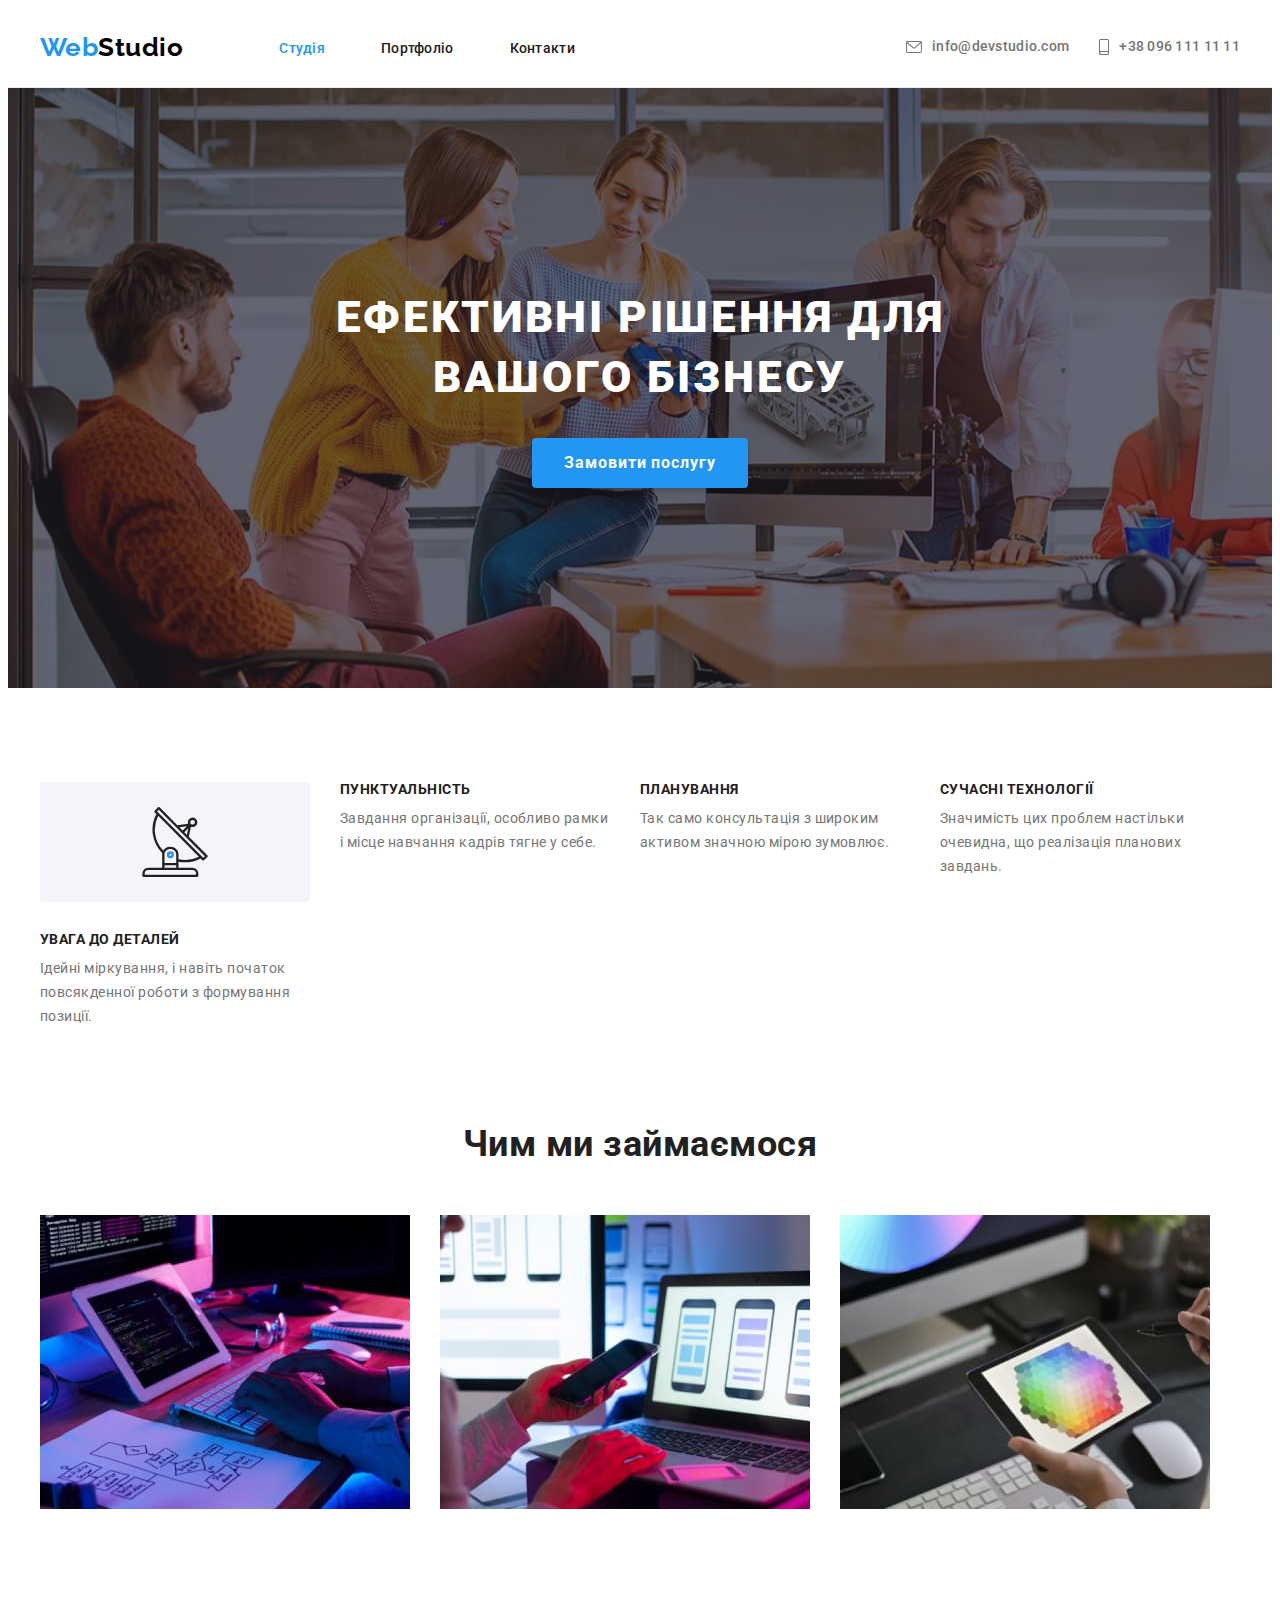
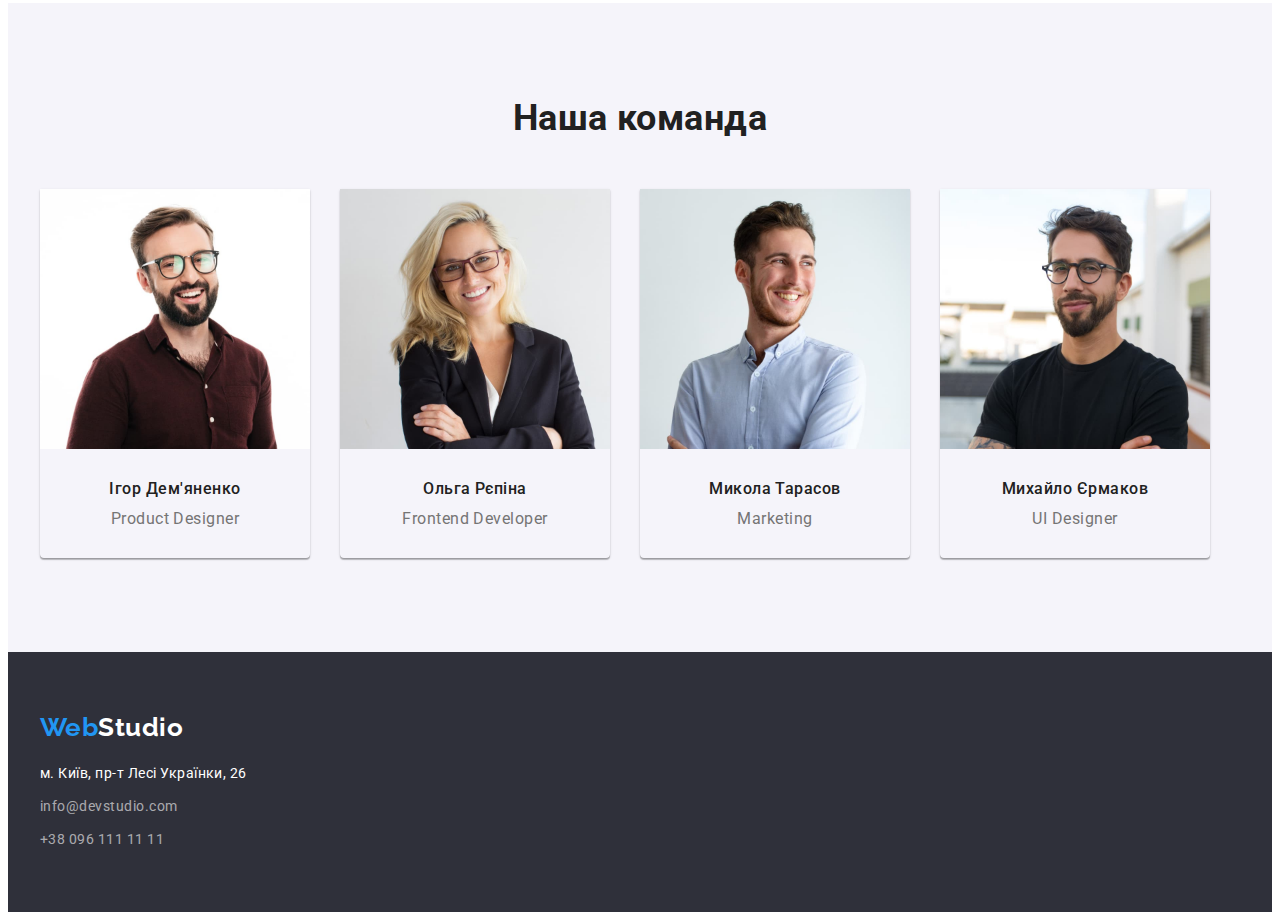
==== index.html @ 28f496ab "4-1" ====
<!DOCTYPE html>
<html lang="uk">
  <head>
    <meta charset="UTF-8" />
    <meta http-equiv="X-UA-Compatible" content="IE=edge" />
    <meta name="viewport" content="width=device-width, initial-scale=1.0" />
    <title>WebStudio</title>
    <link rel="preconnect" href="https://fonts.googleapis.com" />
    <link rel="preconnect" href="https://fonts.gstatic.com" crossorigin />
    <link
      href="https://fonts.googleapis.com/css2?family=Raleway:wght@700&family=Roboto:wght@400;500;700;900&display=swap"
      rel="stylesheet"
    />
    <link
      rel="stylesheet"
      href="https://cdnjs.cloudflare.com/ajax/libs/modern-normalize/1.1.0/modern-normalize.min.css"
      integrity="sha512-wpPYUAdjBVSE4KJnH1VR1HeZfpl1ub8YT/NKx4PuQ5NmX2tKuGu6U/JRp5y+Y8XG2tV+wKQpNHVUX03MfMFn9Q=="
      crossorigin="anonymous"
      referrerpolicy="no-referrer"
    />
    <link rel="stylesheet" href="./css/style.css" />
  </head>
  <body>
    <header class="header">
      <div class="container">
        <a href="./index.html" class="logo">Web<span class="studio">Studio</span></a>
        <nav>
          <ul class="nav">
            <li><a href="./index.html" class="nav-link current">Студія</a></li>
            <li><a href="./portfolio.html" class="nav-link">Портфоліо</a></li>
            <li><a href="./contacts.html" class="nav-link">Контакти</a></li>
          </ul>
        </nav>
        <ul class="contacts">
          <li class="contacts-item">            
            <a href="mailto:info@devstudio.com"><svg width="16px" height="12px" 
               class="contacts-icon">
               <use href="./images/icons.svg#icon-envelope"></use>
            </svg>info@devstudio.com</a></li>
          <li>
            <a href="tel:+380961111111"><svg width="10px" height="16px" 
               class="contacts-icon">
               <use href="./images/icons.svg#icon-smartphone"></use>
            </svg>+38 096 111 11 11</a></li>
        </ul>
      </div>
    </header>
    <main>
      <section class="hero">
         <div class="container">
            <h1 class="hero-title">Ефективні рішення для вашого бізнесу</h1>
        <button type="button" class="hero-button">Замовити послугу</button>
      </section> 
   </div>
      <section class="section features">
<div class="container"> <!-- Прихований заголовок -->
        <h2 hidden>Наші особливості</h2>
        <ul class="features-list">
          <li>
            <div class="features-list-icon">
               <svg width="70px" height="70px">
               <use href="./images/icons.svg#icon-antenna"></use>
            </svg>
         </div>

            
            <h3>УВАГА ДО ДЕТАЛЕЙ</h3>
            <p>Ідейні міркування, і навіть початок повсякденної роботи з формування позиції.</p>
          </li>
          <li>
            <h3>ПУНКТУАЛЬНІСТЬ</h3>
            <p>Завдання організації, особливо рамки і місце навчання кадрів тягне у себе.</p>
          </li>
          <li>
            <h3>ПЛАНУВАННЯ</h3>
            <p>Так само консультація з широким активом значною мірою зумовлює.</p>
          </li>
          <li>
            <h3>СУЧАСНІ ТЕХНОЛОГІЇ</h3>
            <p>Значимість цих проблем настільки очевидна, що реалізація планових завдань.</p>
          </li>
        </ul>
      </div>        
        </section>
      <section class="activities">
         <div class="container">
         <h2 class="activities-title">Чим ми займаємося</h2>
        <ul class="activities-list">
          <li><img src="images/desktop.jpg" alt="Десктопні застосунки" width="370" /></li>
          <li><img src="images/mobile.jpg" alt="Мобільні додатки" width="370" /></li>
          <li><img src="images/design.jpg" alt="Дизайнерські рішення" width="370" /></li>
        </ul>
        </div>        
      </section>
      <section class="section team">
         <div class="container">
            <h2 class="team-title">Наша команда</h2>
        <ul class="team-list">
          <li>
            <img src="images/Ihor.jpg" alt="Ігор" width="270" />
            <h3>Ігор Дем'яненко</h3>
            <p>Product Designer</p>
          </li>
          <li>
            <img src="images/Olga.jpg" alt="Ольга" width="270" />
            <h3>Ольга Рєпіна</h3>
            <p>Frontend Developer</p>
          </li>
          <li>
            <img src="images/Mikola.jpg" alt="Микола" width="270" />
            <h3>Микола Тарасов</h3>
            <p>Marketing</p>
          </li>
          <li>
            <img src="images/Mikh.jpg" alt="Михайло" width="270" />
            <h3>Михайло Єрмаков</h3>
            <p>UI Designer</p>
          </li>
         </ul>
         </div>        
      </section>
    </main>
    <footer class="footer">
      <div class="container">
         <a href="./index.html" class="logo">Web<span class="studio-footer">Studio</span></a>
      <address class="address">
        <ul>
          <li><a href="#" class="address-map">м. Київ, пр-т Лесі Українки, 26</a></li>
          <li><a href="mailto:info@devstudio.com" class="address-footer">info@devstudio.com</a></li>
          <li><a href="tel:+380961111111" class="address-footer">+38 096 111 11 11</a></li>
        </ul>
      </address>
      </div>      
    </footer>
  </body>
</html>
---- css/style.css ----
/* Колір основного тексту #757575 */
/* Другорядний колір тексту #212121 */
/* Білий #FFFFFF */
/* Акцент #2196F3 */
/* Колір фону основний #FFFFFF */
/* Колір фону другорядний #F5F5F5 */
:root {
  --primari-text-color: #757575;
  --secondary-text-color: #212121;
  --accent-color: #2196f3;
  --main-white-color: #ffffff;
  --primary-background-color: #ffffff;
  --contrast-background-color: #f5f4fa;
  --secondary-background-color: #f5f5f5;
  --hero-background-color: #2f303a;
  --footer-background-color: #2f303a;
}

html,
body {
  background-color: var(--primary-background-color);
  color: var(--primari-text-color);
  font-family: Roboto, sans-serif;
  letter-spacing: 0.03em;
  height: 100%;
}

h1,
h2,
h3,
h4,
h5,
h6,
p {
  margin: 0;
}

ul {
  list-style: none;
  margin: 0;
  padding: 0;
}

button {
  cursor: pointer;
}

img {
  display: block;
  max-width: 100%;
  height: auto;
}

.container {
  width: 1200px;
  padding-left: 15px;
  padding-right: 15px;
  margin: 0 auto;

  /* outline: 2px solid red; */
}

.section {
  padding-top: 94px;
  padding-bottom: 94px;
}
.header {
  padding-top: 24px;
  padding-bottom: 24px;
  border-bottom: 1px solid #ececec;
}

.header .container {
  display: flex;
  align-items: center;
}

.header .nav {
  display: flex;
  gap: 50px;
}
.logo {
  color: var(--accent-color);
  font-family: Raleway, sans-serif;
  font-weight: 700;
  font-size: 26px;
  line-height: 1.19;
  text-decoration: none;
}
.studio {
  color: #000000;
  font-family: Raleway, sans-serif;
  font-weight: 700;
  font-size: 26px;
  line-height: 1.19;
  text-decoration: none;
}

/* }\Навігація */

.nav {
  margin-left: 93px;
}

.nav a {
  text-decoration: none;
}
.nav-link {
  color: var(--secondary-text-color);
  font-weight: 500;
  font-size: 14px;
  line-height: 1.14;
  letter-spacing: 0.02em;

  padding: 3px;
}

.current {
  color: var(--accent-color);
}

.contacts a {
  color: var(--primari-text-color);
  font-weight: 500;
  font-size: 14px;
  line-height: 1.14;
  letter-spacing: 0.02em;
  text-decoration: none;
  display: flex;
  justify-content: center;
  align-items: center;
}
.contacts a:hover,
.contacts a:focus {
  color: var(--accent-color);
}
.contacts-icon {
  margin-right: 10px;
  fill: currentColor;
}
.contacts-icon:hover,
.contacts-icon:focus {
  fill: var(--accent-color);
}

.header .contacts {
  display: flex;
  margin-left: auto;
  /* gap: 50px; */
}
.contacts-item {
  margin-right: 30px;
}

/* Херой */

.hero {
  padding-top: 200px;
  padding-bottom: 200px;
  background-image: linear-gradient(
      rgba(47, 48, 58, 0.4),
      rgba(47, 48, 58, 0.4)
    ),
    url(../images/hero-img.jpg);
  background-repeat: no-repeat;
  background-size: cover;
}

.hero-title {
  color: var(--main-white-color);
  font-weight: 900;
  font-size: 44px;
  line-height: 1.36;
  text-align: center;
  letter-spacing: 0.06em;
  text-transform: uppercase;
  padding-left: 237px;
  padding-right: 237px;
  margin-bottom: 30px;
}

.hero-button {
  color: var(--main-white-color);
  background-color: var(--accent-color);
  font-family: inherit;
  font-weight: 700;
  font-size: 16px;
  line-height: 1.87;
  /* display: flex; */
  align-items: center;
  text-align: center;
  letter-spacing: 0.06em;
  cursor: pointer;
  border: 0;
  margin: 0 auto;
  display: block;
  padding: 10px 32px;
  box-shadow: 0px 4px 4px rgba(0, 0, 0, 0.15);
  border-radius: 4px;
}

/* Фічі */

.features-list {
  display: flex;
  gap: 30px;
}
.features-list-icon {
  display: flex;
  width: 270px;
  height: 120px;
  margin-bottom: 30px;
  justify-content: center;
  align-items: center;
  background-color: var(--contrast-background-color);
  border-radius: 4px;
}

.features-list h3 {
  color: var(--secondary-text-color);
  font-size: 14px;
  line-height: 1.14;
  text-transform: uppercase;
  margin-bottom: 10px;
  gap: 30px;
}

.features-list li {
  width: 270px;
}

.features-list p {
  font-size: 14px;
  line-height: 1.71;
}

/* Чим ми займаємось */

.activities {
  /* background-color: var(--secondary-background-color); */

  padding-bottom: 94px;
}

.activities-title {
  color: var(--secondary-text-color);
  font-size: 36px;
  line-height: 1.17;
  text-align: center;

  margin-bottom: 50px;
}

.activities-list {
  display: flex;
  flex-basis: calc((100% - 60px) / 3);
  flex-wrap: wrap;
  gap: 30px;
}

/* Команда */

.team {
  background-color: var(--contrast-background-color);
}

.team-title {
  color: var(--secondary-text-color);
  font-size: 36px;
  line-height: 1.17;
  text-align: center;

  margin-bottom: 50px;
}

.team-list img {
  margin-bottom: 30px;
}

.team-list {
  display: flex;
  flex-basis: calc((100% - 90px) / 4);
  flex-wrap: wrap;
  gap: 30px;
}

.team-list li {
  padding-bottom: 30px;
  box-shadow: 0px 1px 3px rgba(0, 0, 0, 0.12), 0px 1px 1px rgba(0, 0, 0, 0.14),
    0px 2px 1px rgba(0, 0, 0, 0.2);
  border-radius: 0px 0px 4px 4px;
}

.team h3 {
  color: var(--secondary-text-color);
  font-weight: 500;
  font-size: 16px;
  line-height: 1.19;
  text-align: center;

  margin-bottom: 10px;
}

.team p {
  font-size: 16px;
  line-height: 1.19;
  text-align: center;
}

/* Футер */

.footer {
  background-color: var(--footer-background-color);
  padding-top: 60px;
  padding-bottom: 60px;
}

.address {
  margin-top: 20px;
}

.address li {
  margin-bottom: 9px;
}

.address li:last-child {
  margin-bottom: 0;
}

.studio-footer {
  color: var(--main-white-color);
  text-decoration: none;
}

.address-map {
  color: var(--main-white-color);
  font-size: 14px;
  line-height: 1.71;
  text-decoration: none;
  font-style: normal;
}

.address-footer {
  color: rgba(255, 255, 255, 0.6);
  font-size: 14px;
  line-height: 1.71;
  text-decoration: none;
  font-style: normal;
}

.address-footer:hover,
.address-footer:focus {
  color: var(--accent-color);
}

/* Портфоліо */

/* Проекти */

.projects-filter {
  display: flex;
  justify-content: center;
  gap: 8px;
}

.projects-button {
  color: var(--secondary-text-color);
  font-weight: 500;
  font-size: 16px;
  line-height: 1.62;
  text-align: center;
  font-family: inherit;
  border: 0;
  cursor: pointer;

  border-radius: 4px;
  padding: 6px 22px;
}

.projects-filter {
  text-align: center;

  margin-bottom: 50px;
}

.projects-button:hover,
.projects-button:focus {
  background-color: var(--accent-color);
  color: var(--main-white-color);
  box-shadow: 0px 3px 1px rgba(0, 0, 0, 0.1), 0px 1px 2px rgba(0, 0, 0, 0.08),
    0px 2px 2px rgba(0, 0, 0, 0.12);
}

.projects-list {
  display: flex;
  gap: 30px;
  flex-wrap: wrap;
}

.projects-list > li {
  width: calc((100% - 60px) / 3);
}

.projects-list a {
  text-decoration: none;
  display: block;
}

.projects-list a:hover,
.projects-list a:focus {
  box-shadow: 0px 1px 1px rgba(0, 0, 0, 0.12), 0px 4px 4px rgba(0, 0, 0, 0.06),
    1px 4px 6px rgba(0, 0, 0, 0.16);
}
.projects-list h3 {
  color: var(--secondary-text-color);
  font-size: 18px;
  line-height: 2;
  letter-spacing: 0.06em;
}

.projects-list p {
  color: var(--primari-text-color);
  font-size: 16px;
  line-height: 1.87;
}

.project-card {
  border-left: 1px solid #eeeeee;
  border-right: 1px solid #eeeeee;
  border-bottom: 1px solid #eeeeee;
  padding: 20px 24px;
}

.temp {
  display: flex;
  flex-direction: column;
  /* flex-grow: 1; */
  min-height: 100%;
}

.main-temp {
  flex-direction: column;
  display: flex;
  flex: 1 1 auto;
  justify-content: flex-start;
  align-items: center;
}

.temp-margin {
  margin-bottom: 250px;
}

.temp-blink {
  font-weight: 700;
  font-size: 56px;
  -webkit-animation: blink1 3s linear infinite;
  animation: blink1 3s linear infinite;
}
@-webkit-keyframes blink1 {
  0% {
    color: rgba(34, 34, 34, 1);
  }
  50% {
    color: rgba(34, 34, 34, 0);
  }
  100% {
    color: rgba(34, 34, 34, 1);
  }
}
@keyframes blink1 {
  0% {
    color: rgba(34, 34, 34, 1);
  }
  50% {
    color: rgba(34, 34, 34, 0);
  }
  100% {
    color: rgba(34, 34, 34, 1);
  }
}
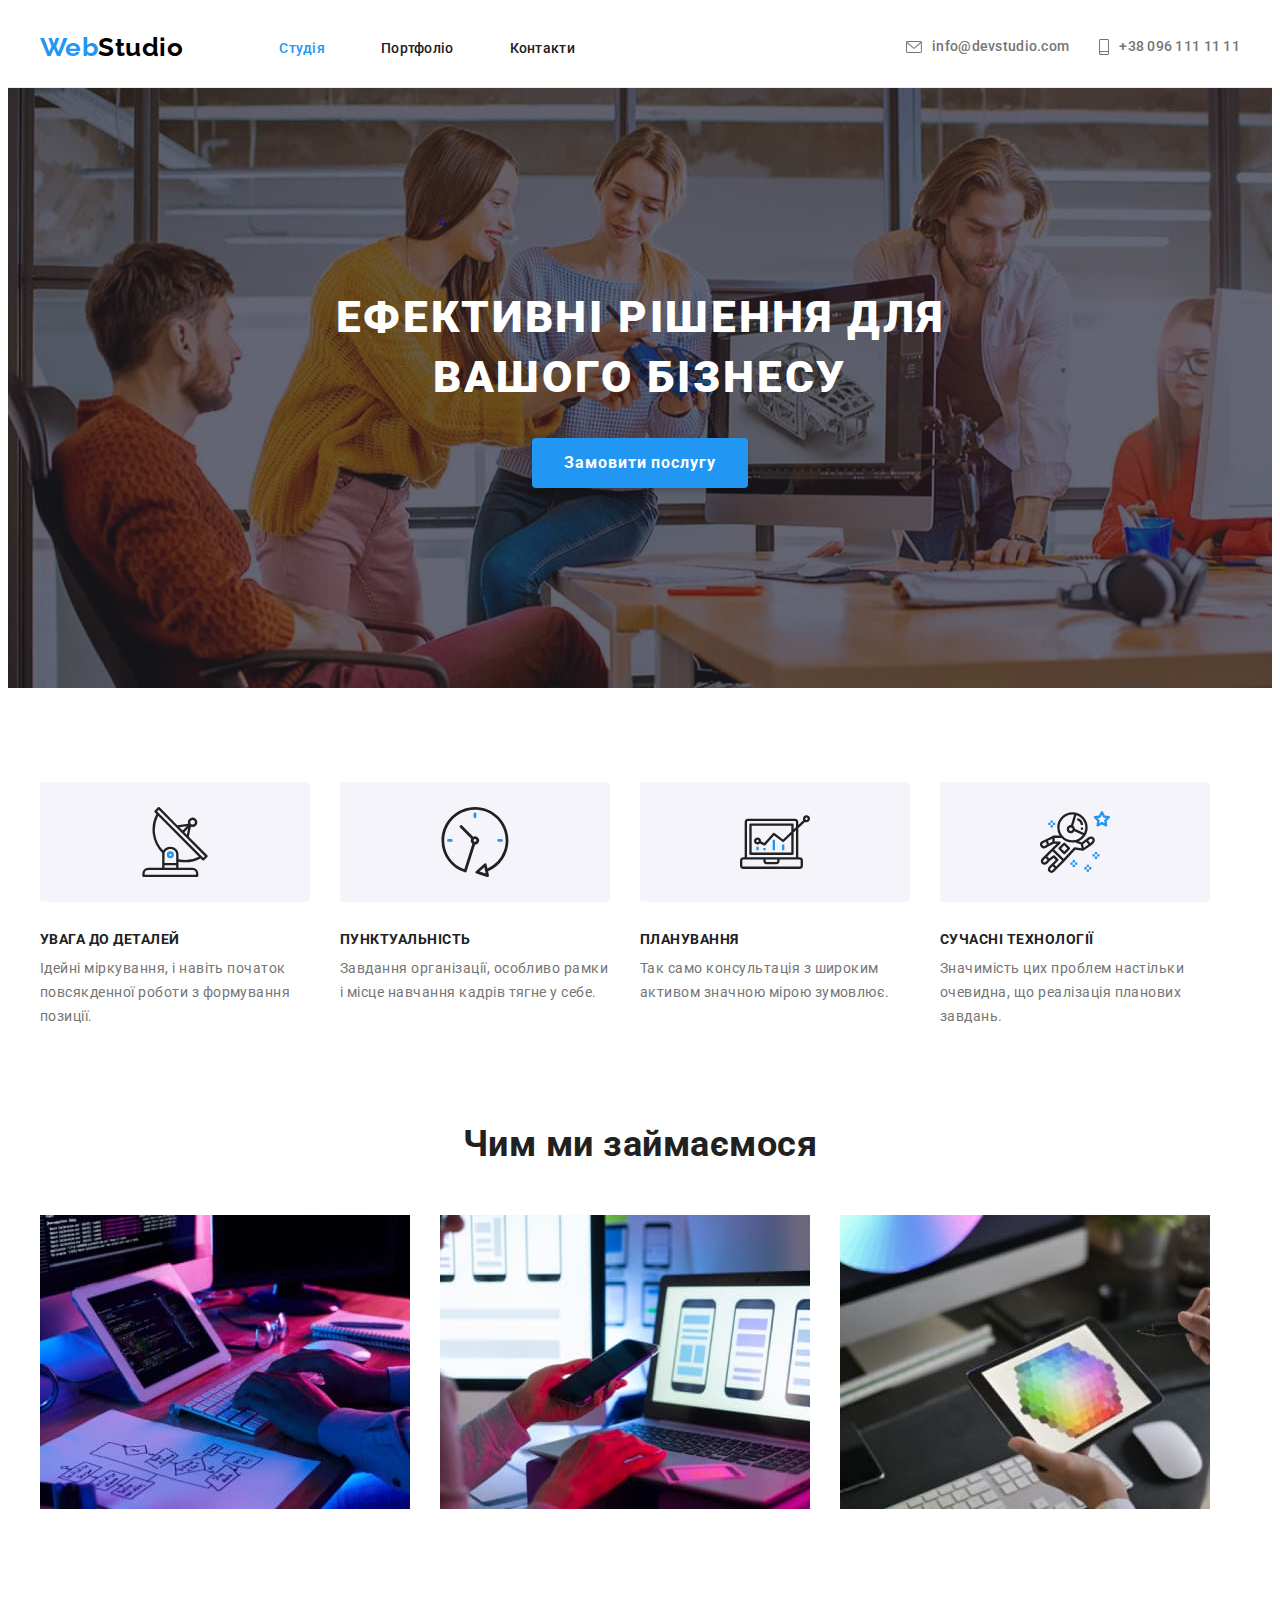
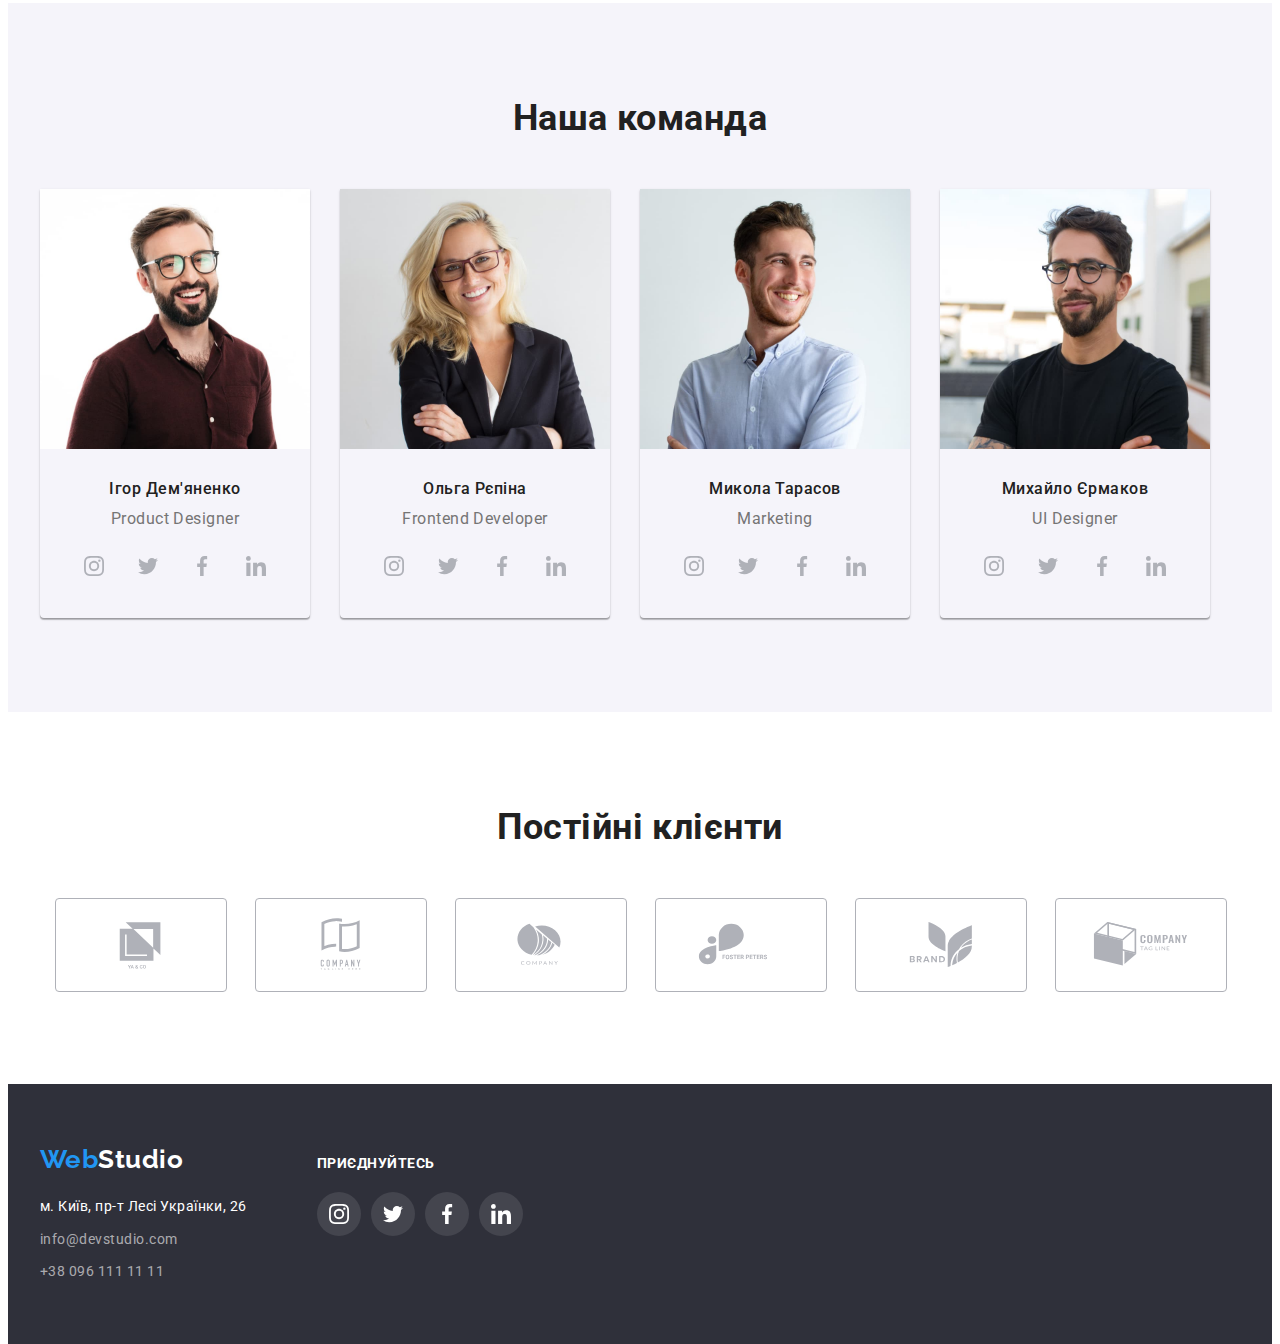
==== commit 36479d39: "4-2" ====
--- a/index.html
+++ b/index.html
@@ -61,21 +61,34 @@
                <svg width="70px" height="70px">
                <use href="./images/icons.svg#icon-antenna"></use>
             </svg>
-         </div>
-
-            
+         </div>            
             <h3>УВАГА ДО ДЕТАЛЕЙ</h3>
             <p>Ідейні міркування, і навіть початок повсякденної роботи з формування позиції.</p>
           </li>
           <li>
+             <div class="features-list-icon">
+               <svg width="70px" height="70px">
+               <use href="./images/icons.svg#icon-clock"></use>
+            </svg>
+         </div>
             <h3>ПУНКТУАЛЬНІСТЬ</h3>
             <p>Завдання організації, особливо рамки і місце навчання кадрів тягне у себе.</p>
           </li>
           <li>
+             <div class="features-list-icon">
+               <svg width="70px" height="70px">
+               <use href="./images/icons.svg#icon-diagram"></use>
+            </svg>
+         </div>
             <h3>ПЛАНУВАННЯ</h3>
             <p>Так само консультація з широким активом значною мірою зумовлює.</p>
           </li>
           <li>
+             <div class="features-list-icon">
+               <svg width="70px" height="70px">
+               <use href="./images/icons.svg#icon-astronaut"></use>
+            </svg>
+         </div>
             <h3>СУЧАСНІ ТЕХНОЛОГІЇ</h3>
             <p>Значимість цих проблем настільки очевидна, що реалізація планових завдань.</p>
           </li>
@@ -84,7 +97,7 @@
         </section>
       <section class="activities">
          <div class="container">
-         <h2 class="activities-title">Чим ми займаємося</h2>
+         <h2 class="section-title">Чим ми займаємося</h2>
         <ul class="activities-list">
           <li><img src="images/desktop.jpg" alt="Десктопні застосунки" width="370" /></li>
           <li><img src="images/mobile.jpg" alt="Мобільні додатки" width="370" /></li>
@@ -94,35 +107,207 @@
       </section>
       <section class="section team">
          <div class="container">
-            <h2 class="team-title">Наша команда</h2>
+            <h2 class="section-title">Наша команда</h2>
         <ul class="team-list">
           <li>
             <img src="images/Ihor.jpg" alt="Ігор" width="270" />
             <h3>Ігор Дем'яненко</h3>
             <p>Product Designer</p>
-          </li>
+
+
+            <ul class="team-soc-list">
+                <li class="team-soc-item">
+                  <a class="team-soc-link" href="#"> 
+                     <svg class="team-soc-icon" width="20px" height="20px">
+               <use href="./images/icons.svg#icon-instagram"></use>
+            </svg>
+         </a>
+                </li>
+               <li class="team-soc-item">
+                  <a class="team-soc-link" href="#"> 
+                     <svg class="team-soc-icon" width="20px" height="20px">
+               <use href="./images/icons.svg#icon-twitter"></use>
+            </svg>
+         </a>
+                </li>
+                 <li class="team-soc-item">
+                  <a class="team-soc-link" href="#"> 
+                     <svg class="team-soc-icon" width="20px" height="20px">
+               <use href="./images/icons.svg#icon-facebook"></use>
+            </svg>
+         </a>
+                </li>
+                 <li class="team-soc-item">
+                  <a class="team-soc-link" href="#"> 
+                     <svg class="team-soc-icon" width="20px" height="20px">
+               <use href="./images/icons.svg#icon-linkedin"></use>
+            </svg>
+         </a>
+                </li>
+            </ul>            
+          
           <li>
             <img src="images/Olga.jpg" alt="Ольга" width="270" />
             <h3>Ольга Рєпіна</h3>
             <p>Frontend Developer</p>
+            <ul class="team-soc-list">
+                <li class="team-soc-item">
+                  <a class="team-soc-link" href="#"> 
+                     <svg class="team-soc-icon" width="20px" height="20px">
+               <use href="./images/icons.svg#icon-instagram"></use>
+            </svg>
+         </a>
+                </li>
+               <li class="team-soc-item">
+                  <a class="team-soc-link" href="#"> 
+                     <svg class="team-soc-icon" width="20px" height="20px">
+               <use href="./images/icons.svg#icon-twitter"></use>
+            </svg>
+         </a>
+                </li>
+                 <li class="team-soc-item">
+                  <a class="team-soc-link" href="#"> 
+                     <svg class="team-soc-icon" width="20px" height="20px">
+               <use href="./images/icons.svg#icon-facebook"></use>
+            </svg>
+         </a>
+                </li>
+                 <li class="team-soc-item">
+                  <a class="team-soc-link" href="#"> 
+                     <svg class="team-soc-icon" width="20px" height="20px">
+               <use href="./images/icons.svg#icon-linkedin"></use>
+            </svg>
+         </a>
+                </li>
+            </ul>
           </li>
           <li>
             <img src="images/Mikola.jpg" alt="Микола" width="270" />
             <h3>Микола Тарасов</h3>
             <p>Marketing</p>
+            <ul class="team-soc-list">
+                <li class="team-soc-item">
+                  <a class="team-soc-link" href="#"> 
+                     <svg class="team-soc-icon" width="20px" height="20px">
+               <use href="./images/icons.svg#icon-instagram"></use>
+            </svg>
+         </a>
+                </li>
+               <li class="team-soc-item">
+                  <a class="team-soc-link" href="#"> 
+                     <svg class="team-soc-icon" width="20px" height="20px">
+               <use href="./images/icons.svg#icon-twitter"></use>
+            </svg>
+         </a>
+                </li>
+                 <li class="team-soc-item">
+                  <a class="team-soc-link" href="#"> 
+                     <svg class="team-soc-icon" width="20px" height="20px">
+               <use href="./images/icons.svg#icon-facebook"></use>
+            </svg>
+         </a>
+                </li>
+                 <li class="team-soc-item">
+                  <a class="team-soc-link" href="#"> 
+                     <svg class="team-soc-icon" width="20px" height="20px">
+               <use href="./images/icons.svg#icon-linkedin"></use>
+            </svg>
+         </a>
+                </li>
+            </ul>
           </li>
           <li>
             <img src="images/Mikh.jpg" alt="Михайло" width="270" />
             <h3>Михайло Єрмаков</h3>
             <p>UI Designer</p>
+            <ul class="team-soc-list">
+                <li class="team-soc-item">
+                  <a class="team-soc-link" href="#"> 
+                     <svg class="team-soc-icon" width="20px" height="20px">
+               <use href="./images/icons.svg#icon-instagram"></use>
+            </svg>
+         </a>
+                </li>
+               <li class="team-soc-item">
+                  <a class="team-soc-link" href="#"> 
+                     <svg class="team-soc-icon" width="20px" height="20px">
+               <use href="./images/icons.svg#icon-twitter"></use>
+            </svg>
+         </a>
+                </li>
+                 <li class="team-soc-item">
+                  <a class="team-soc-link" href="#"> 
+                     <svg class="team-soc-icon" width="20px" height="20px">
+               <use href="./images/icons.svg#icon-facebook"></use>
+            </svg>
+         </a>
+                </li>
+                 <li class="team-soc-item">
+                  <a class="team-soc-link" href="#"> 
+                     <svg class="team-soc-icon" width="20px" height="20px">
+               <use href="./images/icons.svg#icon-linkedin"></use>
+            </svg>
+         </a>
+                </li>
+            </ul>
           </li>
          </ul>
          </div>        
       </section>
+       <section class="section clients">
+                 <div class="container">
+                  <h2 class="section-title" >Постійні клієнти</h2>
+          <ul class="clients-list">
+            <li class="clients-item">
+              <a class="clients-link" href="#">
+                <svg class="clients-icon" width="106px" height="60px">
+                  <use href="./images/icons.svg#icon-Logo-1"><use>
+                </svg>
+              </a>
+            </li>
+            <li class="clients-item">
+              <a class="clients-link" href="#">
+                <svg class="clients-icon" width="106px" height="60px">
+                  <use href="./images/icons.svg#icon-Logo-2"><use>
+                </svg>
+              </a>
+            </li>
+            <li class="clients-item">
+              <a class="clients-link" href="#">
+                <svg class="clients-icon" width="106px" height="60px">
+                  <use href="./images/icons.svg#icon-Logo-3"><use>
+                </svg>
+              </a>
+            </li>
+            <li class="clients-item">
+              <a class="clients-link" href="#">
+                <svg class="clients-icon" width="106px" height="60px">
+                  <use href="./images/icons.svg#icon-Logo-4"><use>
+                </svg>
+              </a>
+            </li>
+            <li class="clients-item">
+              <a class="clients-link" href="#">
+                <svg class="clients-icon" width="106px" height="60px">
+                  <use href="./images/icons.svg#icon-Logo-5"><use>
+                </svg>
+              </a>
+            </li>
+            <li class="clients-item">
+              <a class="clients-link" href="#">
+                <svg class="clients-icon" width="106px" height="60px">
+                  <use href="./images/icons.svg#icon-Logo-6"><use>
+                </svg>
+              </a>
+            </li>
+          </ul>
+        </div>
+      </section>
     </main>
     <footer class="footer">
-      <div class="container">
-         <a href="./index.html" class="logo">Web<span class="studio-footer">Studio</span></a>
+      <div class="container footer-flex">
+         <div>
+<a href="./index.html" class="logo">Web<span class="studio-footer">Studio</span></a>
       <address class="address">
         <ul>
           <li><a href="#" class="address-map">м. Київ, пр-т Лесі Українки, 26</a></li>
@@ -130,6 +315,42 @@
           <li><a href="tel:+380961111111" class="address-footer">+38 096 111 11 11</a></li>
         </ul>
       </address>
+         </div>
+
+         <div class="footer-soc">
+            <h3 class="footer-soc-title">Приєднуйтесь</h3>
+             <ul class="footer-soc-list">                          
+                <li class="footer-soc-item">
+                  <a class="footer-soc-link" href="#"> 
+                     <svg class="footer-soc-icon" width="20px" height="20px">
+               <use href="./images/icons.svg#icon-instagram"></use>
+            </svg>
+         </a>
+                </li>
+               <li class="footer-soc-item">
+                  <a class="footer-soc-link" href="#"> 
+                     <svg class="footer-soc-icon" width="20px" height="20px">
+               <use href="./images/icons.svg#icon-twitter"></use>
+            </svg>
+         </a>
+                </li>
+                 <li class="footer-soc-item">
+                  <a class="footer-soc-link" href="#"> 
+                     <svg class="footer-soc-icon" width="20px" height="20px">
+               <use href="./images/icons.svg#icon-facebook"></use>
+            </svg>
+         </a>
+                </li>
+                 <li class="footer-soc-item">
+                  <a class="footer-soc-link" href="#"> 
+                     <svg class="footer-soc-icon" width="20px" height="20px">
+               <use href="./images/icons.svg#icon-linkedin"></use>
+            </svg>
+         </a>
+                </li>
+            </ul>
+         </div>
+         
       </div>      
     </footer>
   </body>
--- a/css/style.css
+++ b/css/style.css
@@ -14,6 +14,7 @@
   --secondary-background-color: #f5f5f5;
   --hero-background-color: #2f303a;
   --footer-background-color: #2f303a;
+  --icons-main-color: #afb1b8;
 }
 
 html,
@@ -242,7 +243,7 @@
   padding-bottom: 94px;
 }
 
-.activities-title {
+.section-title {
   color: var(--secondary-text-color);
   font-size: 36px;
   line-height: 1.17;
@@ -264,15 +265,6 @@
   background-color: var(--contrast-background-color);
 }
 
-.team-title {
-  color: var(--secondary-text-color);
-  font-size: 36px;
-  line-height: 1.17;
-  text-align: center;
-
-  margin-bottom: 50px;
-}
-
 .team-list img {
   margin-bottom: 30px;
 }
@@ -284,8 +276,7 @@
   gap: 30px;
 }
 
-.team-list li {
-  padding-bottom: 30px;
+.team-list > li {
   box-shadow: 0px 1px 3px rgba(0, 0, 0, 0.12), 0px 1px 1px rgba(0, 0, 0, 0.14),
     0px 2px 1px rgba(0, 0, 0, 0.2);
   border-radius: 0px 0px 4px 4px;
@@ -305,6 +296,89 @@
   font-size: 16px;
   line-height: 1.19;
   text-align: center;
+  margin-bottom: 16px;
+}
+
+.team-soc-list {
+  display: flex;
+  gap: 10px;
+  justify-content: center;
+  margin-bottom: 30px;
+}
+
+.team-soc-link {
+  width: 100%;
+  height: 100%;
+  display: flex;
+  border-radius: 50%;
+  justify-content: center;
+  align-items: center;
+}
+
+.team-soc-link:hover,
+.team-soc-link:focus {
+  background-color: var(--accent-color);
+  cursor: pointer;
+}
+
+.team-soc-link:hover .team-soc-icon {
+  fill: var(--main-white-color);
+}
+
+.team-soc-link:focus .team-soc-icon {
+  fill: var(--main-white-color);
+}
+
+.team-soc-item {
+  width: 44px;
+  height: 44px;
+}
+
+.team-soc-icon {
+  fill: var(--icons-main-color);
+}
+
+/* Клієнти */
+
+.clients-list {
+  display: flex;
+  justify-content: center;
+  align-items: center;
+  gap: 30px;
+}
+
+.clients-item {
+  width: 170px;
+  height: 92px;
+}
+
+.clients-link {
+  display: flex;
+  width: 100%;
+  height: 100%;
+  justify-content: center;
+  align-items: center;
+  border: 1px solid var(--icons-main-color);
+  border-radius: 4px;
+  display: flex;
+}
+
+.clients-link:hover,
+.clients-link:focus {
+  border-color: var(--accent-color);
+  cursor: pointer;
+}
+
+.clients-icon {
+  fill: var(--icons-main-color);
+}
+
+.clients-link:hover .clients-icon {
+  fill: var(--accent-color);
+}
+
+.clients-link:focus .clients-icon {
+  fill: var(--accent-color);
 }
 
 /* Футер */
@@ -351,6 +425,56 @@
 .address-footer:hover,
 .address-footer:focus {
   color: var(--accent-color);
+}
+
+.footer-flex {
+  display: flex;
+  align-items: baseline;
+}
+
+.footer-soc {
+  margin-left: 70px;
+  align-items: baseline;
+}
+.footer-soc-title {
+  color: var(--main-white-color);
+  font-size: 14px;
+  line-height: 1.14;
+  text-transform: uppercase;
+  margin-bottom: 20px;
+}
+
+.footer-soc-list {
+  display: flex;
+  justify-content: center;
+  align-items: center;
+  gap: 10px;
+}
+
+.footer-soc-item {
+  display: flex;
+  width: 44px;
+  height: 44px;
+}
+
+.footer-soc-link {
+  display: flex;
+  justify-content: center;
+  align-items: center;
+  width: 100%;
+  height: 100%;
+  border-radius: 50%;
+  background: rgba(255, 255, 255, 0.1);
+}
+
+.footer-soc-icon {
+  display: flex;
+  fill: var(--main-white-color);
+}
+
+.footer-soc-link:hover,
+.footer-soc-link:focus {
+  background-color: var(--accent-color);
 }
 
 /* Портфоліо */
